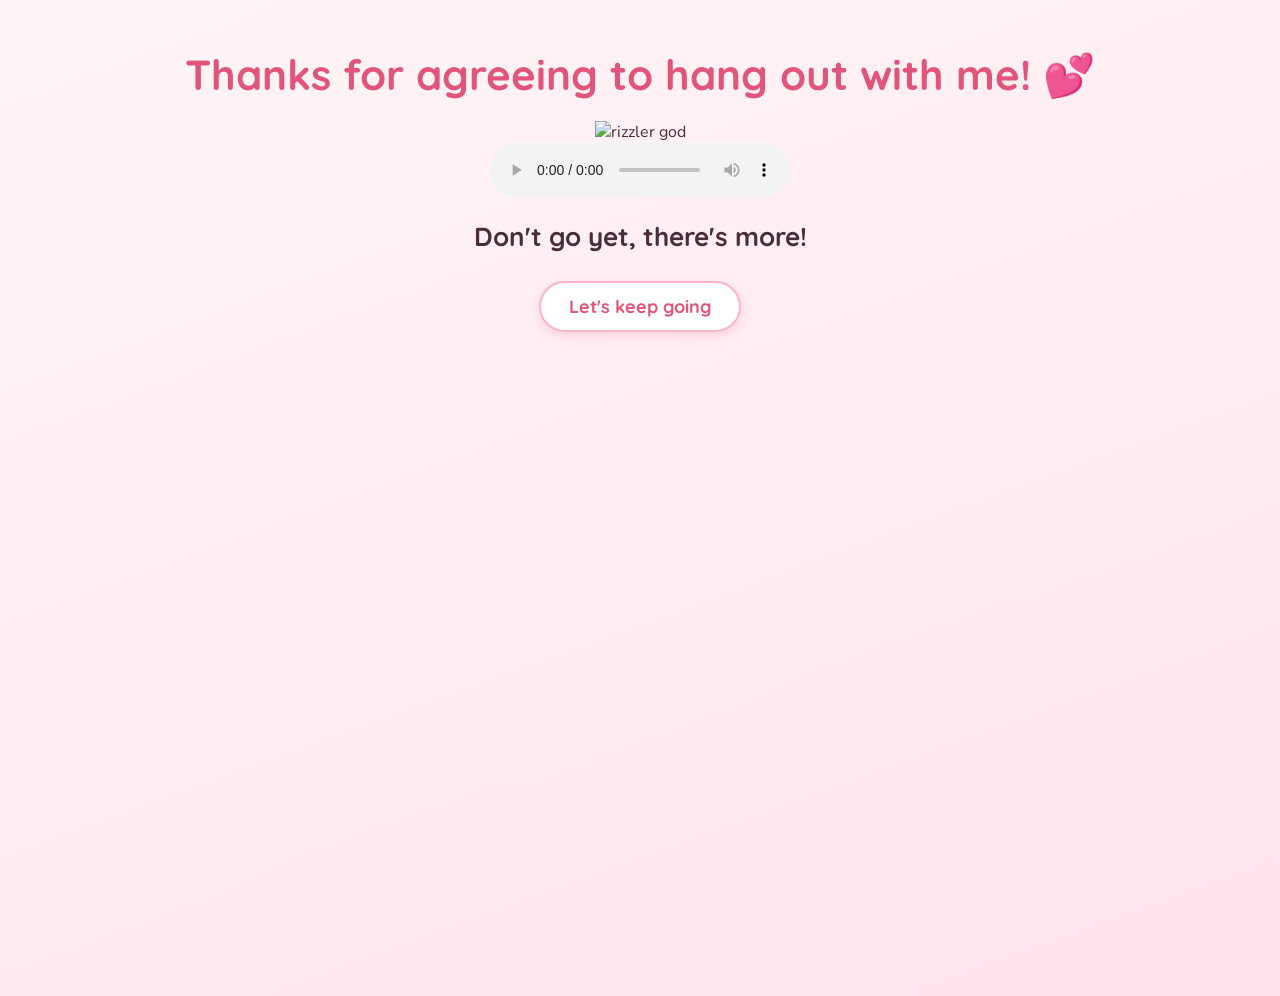
==== thankyou.html @ 99319778 "Redesign as a casual hangout invite with modern styling Reworks the flow from a valentine/date theme" ====
<!DOCTYPE html>
<html lang="en">
  <head>
    <meta charset="UTF-8" />
    <meta name="viewport" content="width=device-width, initial-scale=1.0" />
    <title>To my Nhe Nhe</title>
    <link rel="icon" href="favicon.svg" type="image/svg+xml" />
    <link rel="stylesheet" href="css/lastpage.css" />
  </head>
  <body>
    <div id="thankyou"><b>Thanks for agreeing to hang out with me! 💕</b></div>

    <img id="rizz" src="rizz.gif" alt="rizzler god" class="responsive" />
    <br />
    <audio controls autoplay loop>
      <source src="congratulations.mp3" type="audio/mpeg" />
      Your browser does not support the audio element.
    </audio>
    <h1>Don't go yet, there's more!</h1>
    <button class="button" onclick="location.href='date.html'">
      Let's keep going
    </button>
  </body>
</html>
---- css/lastpage.css ----
@import url("https://fonts.googleapis.com/css2?family=Quicksand:wght@500;600;700&family=Nunito:wght@400;600;800&display=swap");

body {
  text-align: center;
  margin: 0;
  padding: 48px 16px;
  min-height: 100vh;
  font-family: "Nunito", "Segoe UI", sans-serif;
  background: linear-gradient(160deg, #fff5f7 0%, #ffe3ec 100%);
  color: #4a2c3a;
}

#thankyou {
  font-family: "Quicksand", "Segoe UI", sans-serif;
  font-weight: 700;
  font-size: 42px;
  color: #e2557a;
  margin-bottom: 20px;
}

h1 {
  font-family: "Quicksand", "Segoe UI", sans-serif;
  font-size: 26px;
  color: #4a2c3a;
}

.button {
  font-family: "Quicksand", "Segoe UI", sans-serif;
  font-weight: 700;
  padding: 12px 28px;
  font-size: 18px;
  cursor: pointer;
  margin: 10px;
  background-color: #ffffff;
  color: #e2557a;
  border-radius: 999px;
  border: 2px solid #ffb3c6;
  box-shadow: 0 4px 12px rgba(226, 85, 122, 0.18);
  transition: all 0.25s ease;
}

.button:hover {
  background-color: #ff6f91;
  color: #ffffff;
  border-color: #ff6f91;
  transform: translateY(-2px);
  box-shadow: 0 6px 16px rgba(226, 85, 122, 0.3);
}
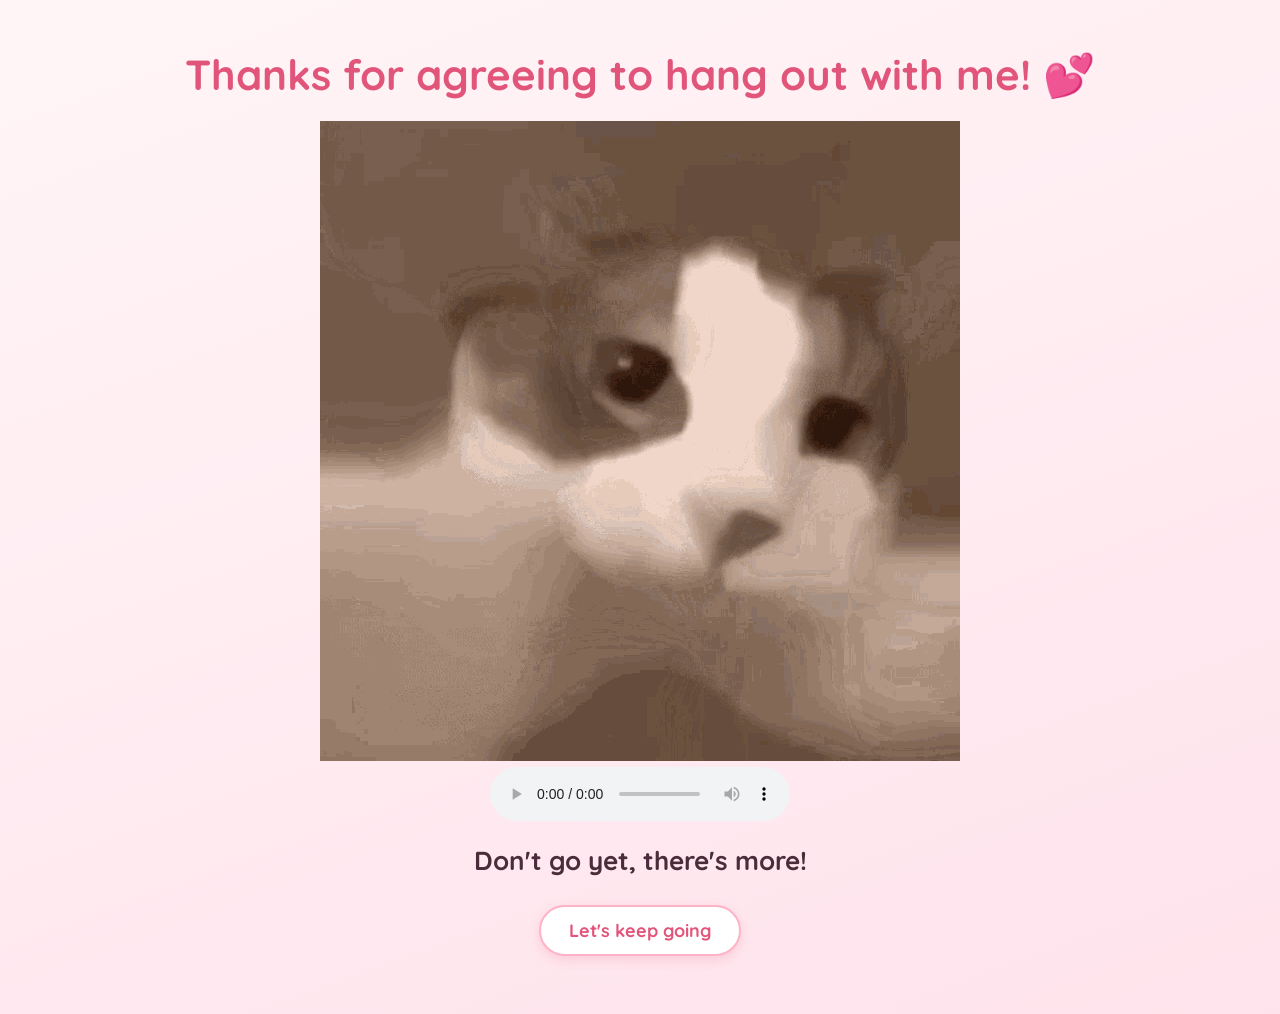
==== commit c4d62f82: "Swap thank-you gif for a cuter cat kiss Replaces rizz.gif with the already-added cat-kiss.gif and re" ====
--- a/thankyou.html
+++ b/thankyou.html
@@ -10,7 +10,7 @@
   <body>
     <div id="thankyou"><b>Thanks for agreeing to hang out with me! 💕</b></div>
 
-    <img id="rizz" src="rizz.gif" alt="rizzler god" class="responsive" />
+    <img id="rizz" src="cat-kiss.gif" alt="cute cat blowing a kiss" class="responsive" />
     <br />
     <audio controls autoplay loop>
       <source src="congratulations.mp3" type="audio/mpeg" />
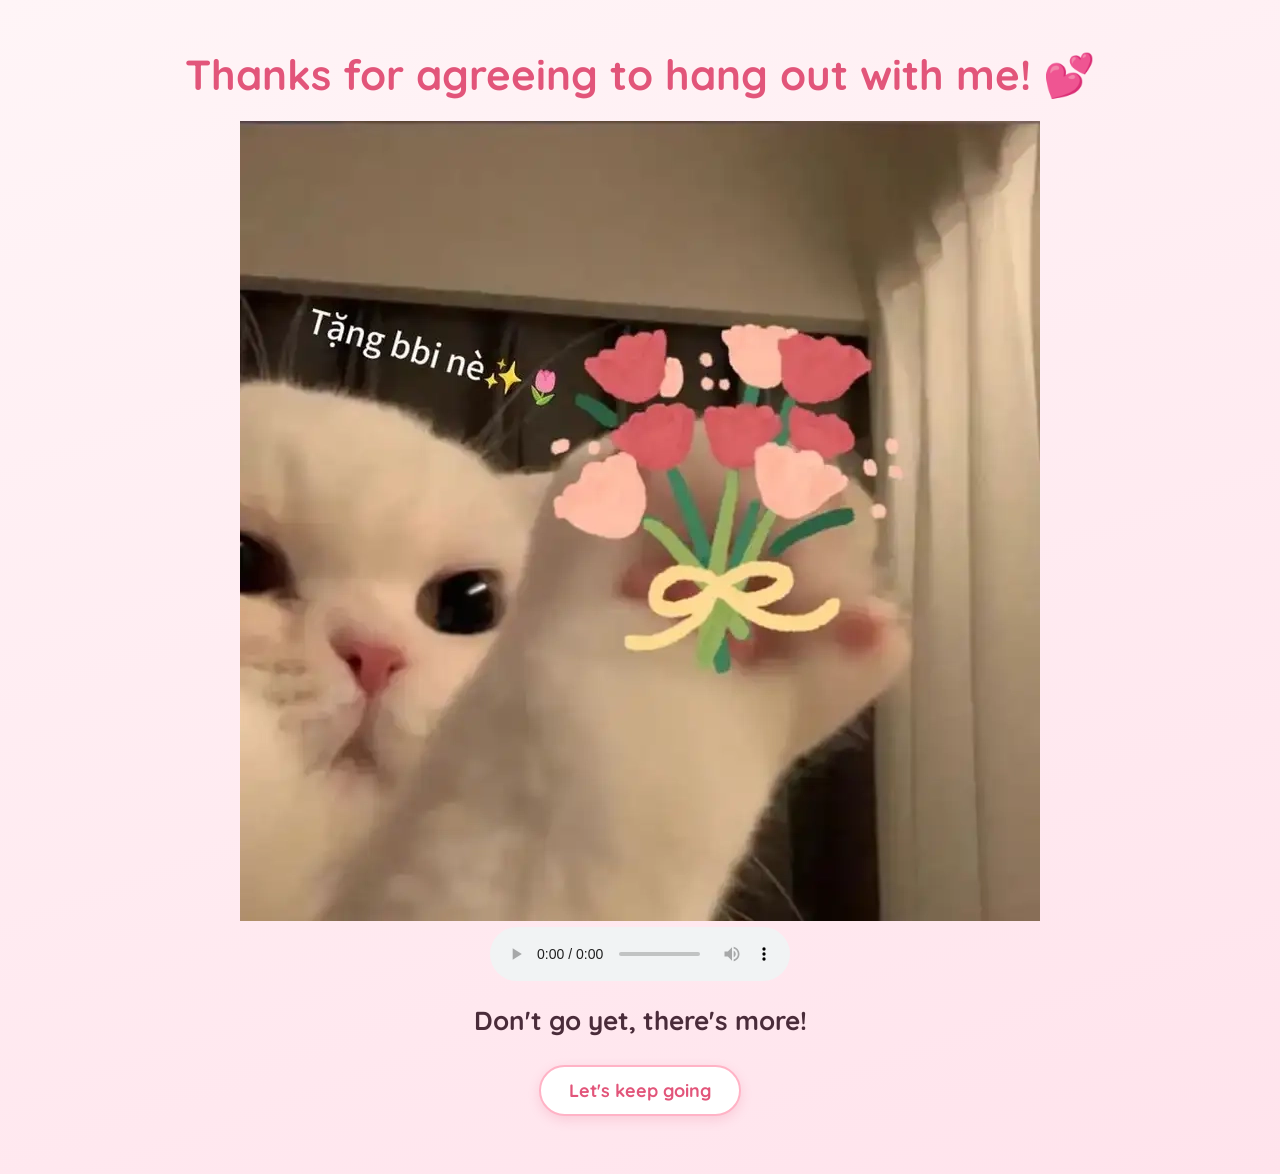
==== commit c06e2a7a: "Swap thank-you image for meme-meo-tang-hoa-09 Co-Authored-By: Claude Sonnet 5 <noreply@anthropic.com" ====
--- a/thankyou.html
+++ b/thankyou.html
@@ -10,7 +10,7 @@
   <body>
     <div id="thankyou"><b>Thanks for agreeing to hang out with me! 💕</b></div>
 
-    <img id="rizz" src="cat-kiss.gif" alt="cute cat blowing a kiss" class="responsive" />
+    <img id="rizz" src="meme-meo-tang-hoa-09.webp" alt="cute cat giving flowers" class="responsive" />
     <br />
     <audio controls autoplay loop>
       <source src="congratulations.mp3" type="audio/mpeg" />
